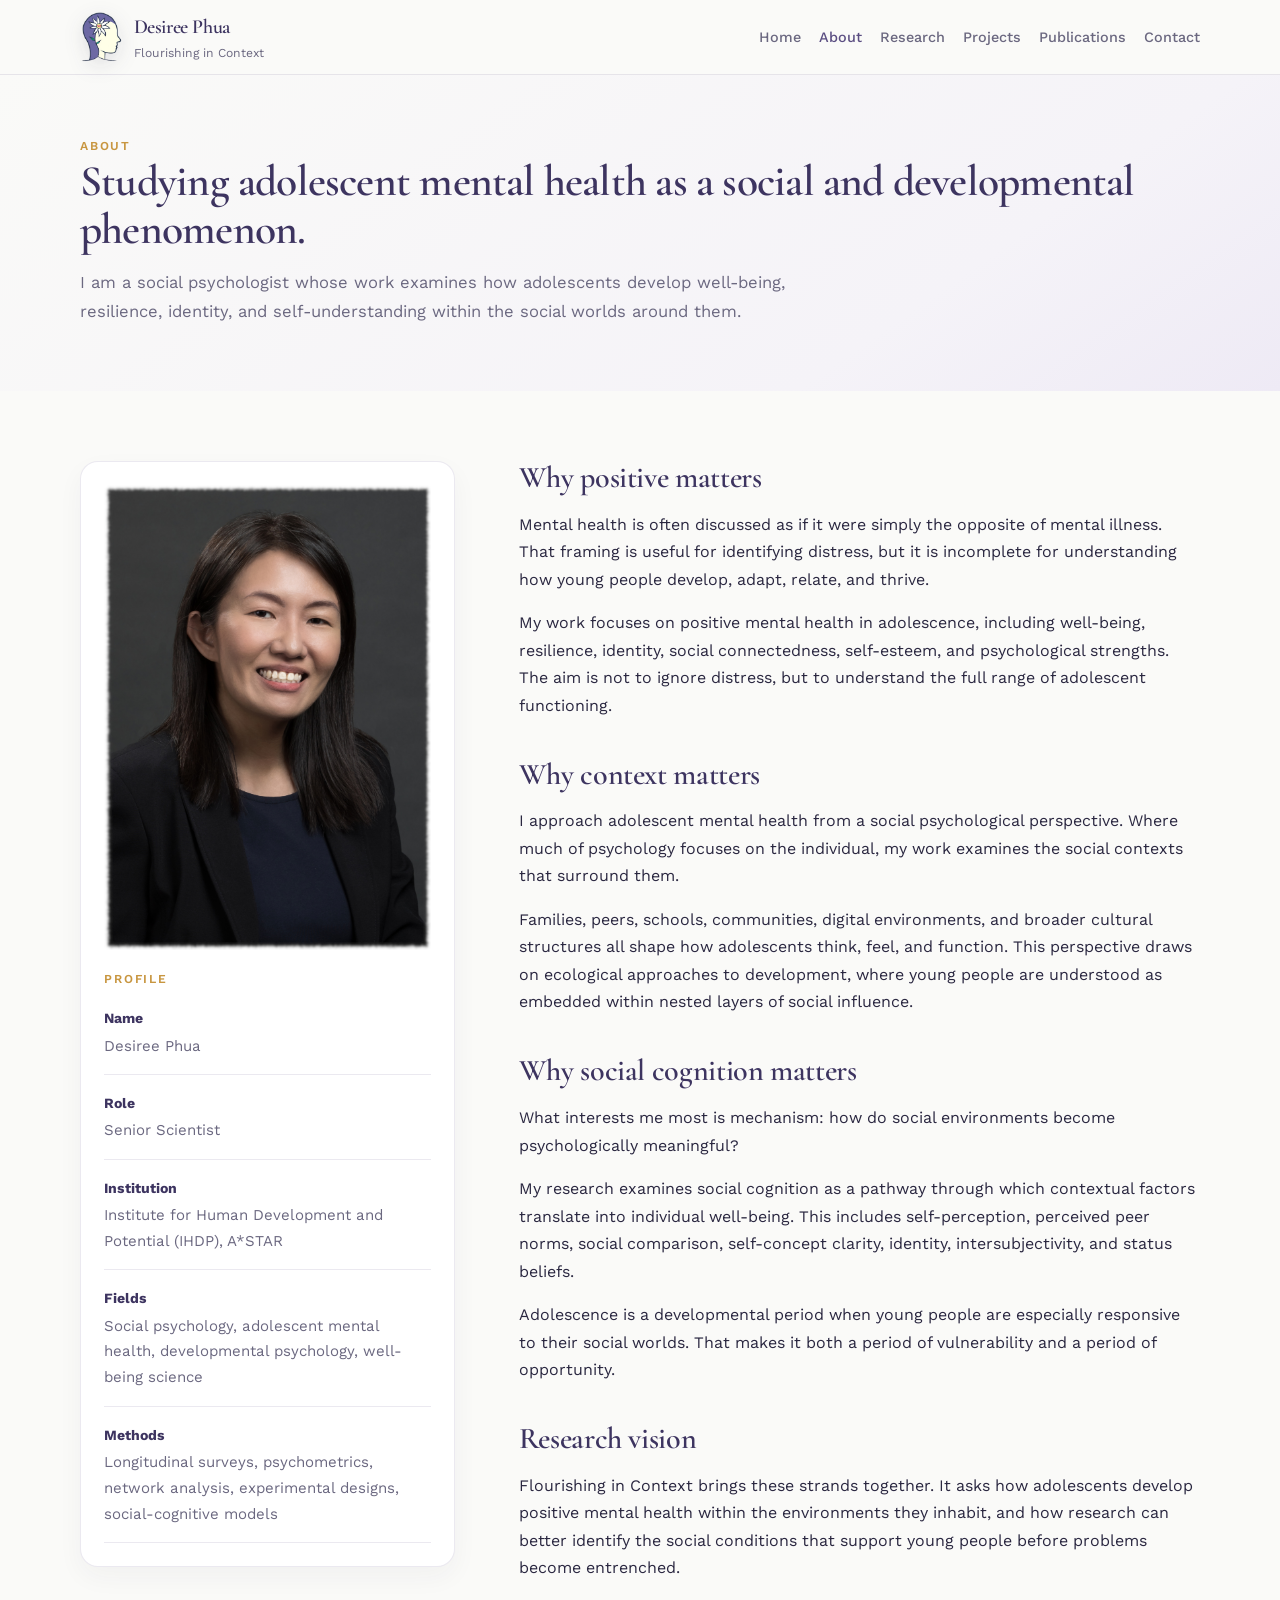
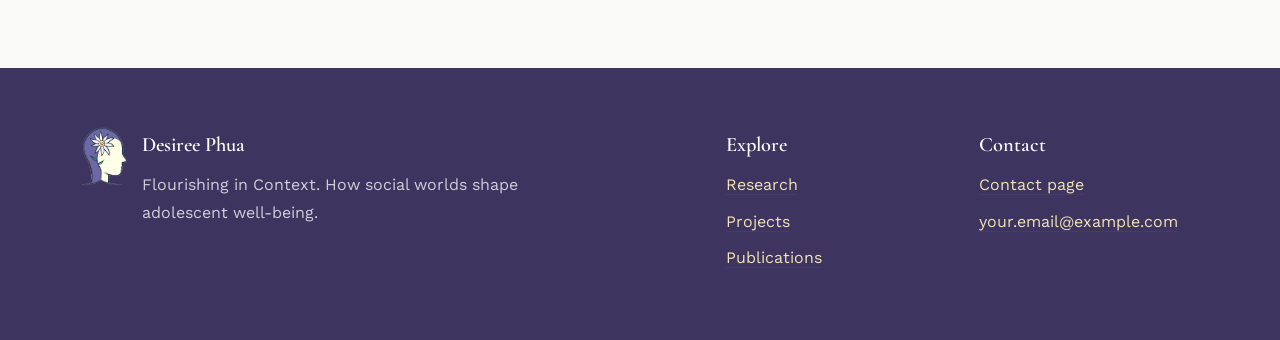
==== about.html @ 18747a11 "Update about.html" ====
<!doctype html>
<html lang="en">
<head>
  <meta charset="utf-8">
  <meta name="viewport" content="width=device-width, initial-scale=1">
  <title>About | Desiree Phua</title>
  <meta name="description" content="About Desiree Phua, a social psychologist studying adolescent positive mental health in social context.">
  <meta property="og:title" content="About | Desiree Phua">
  <meta property="og:description" content="About Desiree Phua, a social psychologist studying adolescent positive mental health in social context.">
  <meta property="og:type" content="website">
  <link rel="preconnect" href="https://fonts.googleapis.com">
  <link rel="preconnect" href="https://fonts.gstatic.com" crossorigin>
  <link href="https://fonts.googleapis.com/css2?family=Cormorant+Garamond:ital,wght@0,400;0,500;0,600;0,700;1,400&family=Work+Sans:wght@300;400;500;600;700&display=swap" rel="stylesheet">
  <link rel="stylesheet" href="assets/css/styles.css">
  <link rel="icon" type="image/png" sizes="32x32" href="assets/img/favicon-32.png">
  <link rel="apple-touch-icon" href="assets/img/apple-touch-icon.png">
  <meta name="theme-color" content="#5B4E82">
</head><body>
<a class="skip-link" href="#main">Skip to content</a>
<header class="header">
  <div class="container navbar">
    <a class="brand" href="index.html" aria-label="Desiree Phua home">
      <img class="brand-logo" src="assets/img/pomad-logo.png" alt="" aria-hidden="true">
      <span>
        <span class="brand-name">Desiree Phua</span>
        <span class="brand-subtitle">Flourishing in Context</span>
      </span>
    </a>
    <button class="nav-toggle" data-nav-toggle aria-expanded="false" aria-controls="site-nav">Menu</button>
    <nav class="nav-links" id="site-nav" data-nav-links aria-label="Main navigation">
      <a href="index.html">Home</a><a href="about.html" aria-current="page">About</a><a href="research.html">Research</a><a href="projects.html">Projects</a><a href="publications.html">Publications</a><a href="contact.html">Contact</a>
    </nav>
  </div>
</header>
<main id="main">
  <section class="page-hero">
    <div class="container">
      <div class="small-caps">About</div>
      <h1>Studying adolescent mental health as a social and developmental phenomenon.</h1>
      <p>I am a social psychologist whose work examines how adolescents develop well-being, resilience, identity, and self-understanding within the social worlds around them.</p>
    </div>
  </section>

  <section class="section">
    <div class="container two-col">
      <aside class="card">
        <div class="profile-photo"><img src="corporate.jpg"></div>
        <div style="height:1.2rem"></div>
        <div class="small-caps">Profile</div>
        <div class="meta-list" style="margin-top:1rem">
          <div class="meta-item"><strong>Name</strong><span>Desiree Phua</span></div>
          <div class="meta-item"><strong>Role</strong><span>Senior Scientist</span></div>
          <div class="meta-item"><strong>Institution</strong><span>Institute for Human Development and Potential (IHDP), A*STAR</span></div>
          <div class="meta-item"><strong>Fields</strong><span>Social psychology, adolescent mental health, developmental psychology, well-being science</span></div>
          <div class="meta-item"><strong>Methods</strong><span>Longitudinal surveys, psychometrics, network analysis, experimental designs, social-cognitive models</span></div>
        </div>
      </aside>
      <div class="content-narrow">
        <h2>Why positive matters</h2>
        <p>Mental health is often discussed as if it were simply the opposite of mental illness. That framing is useful for identifying distress, but it is incomplete for understanding how young people develop, adapt, relate, and thrive.</p>
        <p>My work focuses on positive mental health in adolescence, including well-being, resilience, identity, social connectedness, self-esteem, and psychological strengths. The aim is not to ignore distress, but to understand the full range of adolescent functioning.</p>

        <h2>Why context matters</h2>
        <p>I approach adolescent mental health from a social psychological perspective. Where much of psychology focuses on the individual, my work examines the social contexts that surround them.</p>
        <p>Families, peers, schools, communities, digital environments, and broader cultural structures all shape how adolescents think, feel, and function. This perspective draws on ecological approaches to development, where young people are understood as embedded within nested layers of social influence.</p>

        <h2>Why social cognition matters</h2>
        <p>What interests me most is mechanism: how do social environments become psychologically meaningful?</p>
        <p>My research examines social cognition as a pathway through which contextual factors translate into individual well-being. This includes self-perception, perceived peer norms, social comparison, self-concept clarity, identity, intersubjectivity, and status beliefs.</p>
        <p>Adolescence is a developmental period when young people are especially responsive to their social worlds. That makes it both a period of vulnerability and a period of opportunity.</p>

        <h2>Research vision</h2>
        <p>Flourishing in Context brings these strands together. It asks how adolescents develop positive mental health within the environments they inhabit, and how research can better identify the social conditions that support young people before problems become entrenched.</p>
      </div>
    </div>
  </section>
</main>
<footer class="footer">
  <div class="container footer-grid">
    <div>
      <div class="footer-brand">
        <img class="footer-logo" src="assets/img/pomad-logo.png" alt="" aria-hidden="true">
        <div>
          <div class="footer-title">Desiree Phua</div>
          <p>Flourishing in Context. How social worlds shape adolescent well-being.</p>
        </div>
      </div>
    </div>
    <div>
      <div class="footer-title">Explore</div>
      <ul>
        <li><a href="research.html">Research</a></li>
        <li><a href="projects.html">Projects</a></li>
        <li><a href="publications.html">Publications</a></li>
      </ul>
    </div>
    <div>
      <div class="footer-title">Contact</div>
      <ul>
        <li><a href="contact.html">Contact page</a></li>
        <li><a href="mailto:your.email@example.com">your.email@example.com</a></li>
      </ul>
    </div>
  </div>
</footer>
<script src="assets/js/main.js"></script>
</body>
</html>
---- assets/css/styles.css ----
:root {
  --ink: #2a2740;
  --ink-deep: #3d3460;
  --muted: #6b6880;
  --line: rgba(91, 78, 130, 0.12);
  --paper: #fafaf8;
  --paper-soft: #f5f3f8;
  --white: #ffffff;
  --purple: #5b4e82;
  --purple-soft: #eeeaf5;
  --lavender: #7a6fa5;
  --green: #4a7c5e;
  --green-soft: #e2ede6;
  --gold: #c89640;
  --gold-soft: #f2e2b5;
  --coral: #c85f7b;
  --shadow: 0 18px 44px rgba(42, 39, 64, 0.08);
  --radius-lg: 28px;
  --radius-md: 18px;
  --radius-sm: 10px;
  --max: 1120px;
  --font-display: "Cormorant Garamond", Georgia, serif;
  --font-body: "Work Sans", ui-sans-serif, system-ui, -apple-system, BlinkMacSystemFont, "Segoe UI", sans-serif;
}

* { box-sizing: border-box; }
html { scroll-behavior: smooth; }
body {
  margin: 0;
  color: var(--ink);
  background: var(--paper);
  font-family: var(--font-body);
  font-size: 16px;
  line-height: 1.72;
  text-rendering: optimizeLegibility;
  -webkit-font-smoothing: antialiased;
}
body.nav-open { overflow: hidden; }
a {
  color: var(--purple);
  text-decoration-color: rgba(91, 78, 130, 0.32);
  text-decoration-thickness: 1px;
  text-underline-offset: 4px;
}
a:hover { color: var(--gold); text-decoration-color: var(--gold); }
img { max-width: 100%; display: block; }
p { margin: 0 0 1rem; }
ul { margin: 0; padding-left: 1.15rem; }
li { margin-bottom: 0.55rem; }
h1, h2, h3, h4 {
  margin: 0;
  font-family: var(--font-display);
  color: var(--ink-deep);
  line-height: 1.12;
  font-weight: 600;
}
h1 { font-size: clamp(1.95rem, 3.4vw, 3rem); letter-spacing: -0.018em; }
h2 { font-size: clamp(1.5rem, 2.35vw, 2.15rem); letter-spacing: -0.012em; }
h3 { font-size: clamp(1.12rem, 1.55vw, 1.35rem); letter-spacing: -0.006em; }
.container { width: min(100% - 2rem, var(--max)); margin-inline: auto; }
.skip-link {
  position: absolute;
  left: 1rem;
  top: -100px;
  background: var(--ink-deep);
  color: var(--white);
  padding: 0.75rem 1rem;
  border-radius: 999px;
  z-index: 1000;
}
.skip-link:focus { top: 1rem; }
.small-caps {
  color: var(--gold);
  font-size: 0.76rem;
  font-weight: 600;
  letter-spacing: 0.15em;
  text-transform: uppercase;
}
.lead, .section-intro {
  color: var(--muted);
  font-size: clamp(1rem, 1.15vw, 1.1rem);
  line-height: 1.78;
}
.content-narrow { max-width: 760px; }
.content-narrow h2 { margin-top: 2.4rem; margin-bottom: 1rem; }
.content-narrow h2:first-child { margin-top: 0; }

.header {
  position: sticky;
  top: 0;
  z-index: 50;
  background: rgba(250, 250, 248, 0.92);
  backdrop-filter: blur(14px);
  border-bottom: 1px solid var(--line);
}
.navbar {
  min-height: 74px;
  display: flex;
  align-items: center;
  justify-content: space-between;
  gap: 1.25rem;
}
.brand {
  display: inline-flex;
  align-items: center;
  gap: 0.72rem;
  text-decoration: none;
  color: var(--ink-deep);
}
.brand-logo {
  width: 42px;
  height: 50px;
  object-fit: contain;
  filter: drop-shadow(0 6px 10px rgba(42, 39, 64, 0.12));
  flex: 0 0 auto;
}
.brand-name {
  display: block;
  font-family: var(--font-display);
  font-size: 1.25rem;
  font-weight: 600;
  letter-spacing: -0.02em;
}
.brand-subtitle {
  display: block;
  color: var(--muted);
  font-size: 0.76rem;
  margin-top: -2px;
}
.nav-links {
  display: flex;
  align-items: center;
  gap: 1.12rem;
  font-size: 0.9rem;
}
.nav-links a {
  color: var(--muted);
  text-decoration: none;
  font-weight: 500;
}
.nav-links a[aria-current="page"], .nav-links a:hover { color: var(--purple); }
.nav-toggle {
  display: none;
  border: 1px solid var(--line);
  background: var(--white);
  border-radius: 999px;
  padding: 0.55rem 0.85rem;
  color: var(--purple);
  font-weight: 600;
}

.hero {
  position: relative;
  overflow: hidden;
  padding: 5.2rem 0 4.35rem;
  background: linear-gradient(145deg, var(--paper) 0%, var(--paper-soft) 56%, var(--purple-soft) 100%);
}
.hero::before {
  content: "";
  position: absolute;
  right: -18vw;
  top: -24vw;
  width: 56vw;
  height: 56vw;
  min-width: 520px;
  min-height: 520px;
  background: radial-gradient(circle, rgba(122, 111, 165, 0.28), rgba(238, 234, 245, 0.24) 52%, rgba(250, 250, 248, 0) 74%);
  z-index: 0;
}
.hero-grid {
  position: relative;
  z-index: 1;
  display: grid;
  grid-template-columns: minmax(0, 1.05fr) minmax(340px, 0.72fr);
  gap: 4rem;
  align-items: center;
}
.hero-copy .lead { max-width: 680px; margin: 1.25rem 0 0; }
.hero-actions { display: flex; flex-wrap: wrap; gap: 0.85rem; margin-top: 2rem; }
.button {
  display: inline-flex;
  align-items: center;
  justify-content: center;
  min-height: 46px;
  padding: 0.72rem 1.12rem;
  border-radius: 999px;
  border: 1px solid var(--purple);
  background: var(--purple);
  color: var(--white);
  font-weight: 600;
  text-decoration: none;
  box-shadow: 0 10px 22px rgba(91, 78, 130, 0.16);
}
.button:hover { color: var(--white); background: var(--ink-deep); }
.button.secondary { background: rgba(255,255,255,0.72); color: var(--purple); box-shadow: none; }
.button.secondary:hover { color: var(--white); background: var(--purple); }
.hero-identity {
  margin-top: 2.2rem;
  padding-top: 1.35rem;
  border-top: 1px solid var(--line);
  color: var(--muted);
  max-width: 620px;
}
.hero-name {
  font-family: var(--font-display);
  font-size: 1.48rem;
  color: var(--ink-deep);
  font-weight: 600;
  margin-bottom: 0.1rem;
}
.hero-panel {
  background: rgba(255,255,255,0.78);
  border: 1px solid var(--line);
  border-radius: var(--radius-lg);
  padding: 1.6rem;
  box-shadow: var(--shadow);
}
.panel-brand {
  display: flex;
  align-items: center;
  gap: 0.88rem;
  margin-bottom: 1.25rem;
  padding-bottom: 1.1rem;
  border-bottom: 1px solid var(--line);
}
.panel-brand img { width: 62px; height: auto; }
.panel-brand-title {
  font-family: var(--font-display);
  color: var(--ink-deep);
  font-size: 1.42rem;
  font-weight: 600;
  line-height: 1.05;
}
.panel-brand-subtitle { display: block; color: var(--muted); font-size: 0.76rem; margin-top: 0.18rem; }
.panel-caption { color: var(--muted); font-size: 0.9rem; margin: 1rem 0 0; }
.ecology-map {
  position: relative;
  min-height: 365px;
  border-radius: 24px;
  background:
    radial-gradient(circle at 50% 50%, rgba(200, 150, 64, 0.22) 0 11%, transparent 11.5%),
    radial-gradient(circle at 50% 50%, rgba(74, 124, 94, 0.18) 0 31%, transparent 31.5%),
    radial-gradient(circle at 50% 50%, rgba(122, 111, 165, 0.16) 0 54%, transparent 54.5%),
    radial-gradient(circle at 50% 50%, rgba(91, 78, 130, 0.10) 0 76%, transparent 76.5%);
  border: 1px solid rgba(91, 78, 130, 0.10);
  overflow: hidden;
}
.ecology-node {
  position: absolute;
  transform: translate(-50%, -50%);
  padding: 0.42rem 0.68rem;
  border-radius: 999px;
  background: rgba(255,255,255,0.92);
  border: 1px solid var(--line);
  color: var(--ink-deep);
  font-size: 0.78rem;
  font-weight: 600;
  box-shadow: 0 8px 22px rgba(42, 39, 64, 0.08);
  white-space: nowrap;
}
.ecology-node.center { left: 50%; top: 50%; background: var(--ink-deep); color: var(--white); border-color: var(--ink-deep); }
.ecology-node.self { left: 50%; top: 31%; }
.ecology-node.family { left: 31%; top: 45%; }
.ecology-node.peers { left: 69%; top: 45%; }
.ecology-node.school { left: 50%; top: 68%; }
.ecology-node.digital { left: 26%; top: 75%; }
.ecology-node.ai { left: 74%; top: 27%; background: var(--gold-soft); color: var(--ink-deep); }
.ecology-node.culture { left: 76%; top: 75%; }
.ecology-node.society { left: 50%; top: 12%; }
.ecology-node.mechanism { left: 50%; top: 86%; background: var(--green-soft); color: var(--green); }

.section { padding: 4.4rem 0; }
.section.compact { padding: 3.2rem 0; }
.section.featured { background: var(--paper-soft); }
.page-hero {
  padding: 3.8rem 0 3rem;
  background: linear-gradient(145deg, var(--paper) 0%, var(--paper-soft) 72%, var(--purple-soft) 100%);
}
.page-hero p { max-width: 720px; color: var(--muted); font-size: 1.04rem; margin-top: 0.95rem; }
.two-col {
  display: grid;
  grid-template-columns: minmax(220px, 0.55fr) minmax(0, 1fr);
  gap: 4rem;
  align-items: start;
}
.quote-band {
  background: var(--ink-deep);
  color: rgba(255,255,255,0.84);
}
.quote {
  margin: 0;
  font-family: var(--font-display);
  font-size: clamp(1.55rem, 3vw, 2.55rem);
  line-height: 1.22;
  color: var(--white);
  max-width: 980px;
}
.card-grid {
  display: grid;
  grid-template-columns: repeat(3, minmax(0, 1fr));
  gap: 1.25rem;
}
.card-grid.two { grid-template-columns: repeat(2, minmax(0, 1fr)); }
.card {
  background: var(--white);
  border: 1px solid var(--line);
  border-radius: var(--radius-md);
  padding: 1.45rem;
  box-shadow: 0 10px 26px rgba(42,39,64,0.045);
}
.card h3 { margin: 0.5rem 0 0.7rem; }
.card p:last-child { margin-bottom: 0; }
.card:hover { box-shadow: var(--shadow); }
.tag {
  display: inline-flex;
  width: fit-content;
  border-radius: 999px;
  padding: 0.28rem 0.56rem;
  background: var(--purple-soft);
  color: var(--purple);
  font-size: 0.74rem;
  font-weight: 600;
  letter-spacing: 0.02em;
}
.callout {
  background: var(--white);
  border: 1px solid var(--line);
  border-radius: var(--radius-lg);
  padding: 1.75rem;
  box-shadow: var(--shadow);
}
.meta-list { display: grid; gap: 1rem; }
.meta-item { padding-bottom: 0.9rem; border-bottom: 1px solid var(--line); }
.meta-item strong { display: block; color: var(--ink-deep); font-size: 0.88rem; }
.meta-item span { display: block; color: var(--muted); font-size: 0.94rem; margin-top: 0.2rem; }
.profile-photo {
  min-height: 310px;
  border-radius: var(--radius-md);
  background: linear-gradient(145deg, var(--purple-soft), var(--green-soft));
  display: grid;
  place-items: center;
  color: var(--lavender);
  font-weight: 600;
  text-align: center;
}
.pub-list { display: grid; gap: 1.1rem; }
.pub {
  background: var(--white);
  border: 1px solid var(--line);
  border-radius: var(--radius-md);
  padding: 1.35rem;
}
.pub h3 { margin: 0.48rem 0 0.4rem; }
.citation { color: var(--muted); font-size: 0.94rem; }
.links { display: flex; flex-wrap: wrap; gap: 0.9rem; font-weight: 600; font-size: 0.9rem; }
.link-list { list-style: none; padding: 0; margin: 0; }
.link-list li { margin-bottom: 0.7rem; }
.footer {
  background: var(--ink-deep);
  color: rgba(255,255,255,0.76);
  padding: 3.7rem 0;
}
.footer-grid {
  display: grid;
  grid-template-columns: minmax(0, 1.25fr) minmax(160px, 0.45fr) minmax(160px, 0.45fr);
  gap: 2rem;
  align-items: start;
}
.footer a { color: var(--gold-soft); }
.footer a:hover { color: var(--white); }
.footer ul { list-style: none; padding: 0; margin: 0; }
.footer-title {
  font-family: var(--font-display);
  color: var(--white);
  font-size: 1.28rem;
  font-weight: 600;
  margin-bottom: 0.55rem;
}
.footer-brand { display: flex; gap: 0.9rem; align-items: flex-start; max-width: 500px; }
.footer-logo { width: 48px; height: auto; flex: 0 0 auto; }
.footer p { margin-bottom: 0; }

@media (max-width: 920px) {
  .hero-grid, .two-col { grid-template-columns: 1fr; gap: 2.5rem; }
  .hero-panel { max-width: 520px; }
  .card-grid, .card-grid.two { grid-template-columns: 1fr; }
  .footer-grid { grid-template-columns: 1fr; }
}
@media (max-width: 720px) {
  .navbar { min-height: 68px; }
  .brand-logo { width: 36px; height: 44px; }
  .brand-subtitle { display: none; }
  .nav-toggle { display: inline-flex; }
  .nav-links {
    display: none;
    position: fixed;
    top: 68px;
    left: 0;
    right: 0;
    padding: 1.2rem 1rem 1.6rem;
    background: var(--paper);
    border-bottom: 1px solid var(--line);
    flex-direction: column;
    align-items: flex-start;
    gap: 1rem;
  }
  body.nav-open .nav-links { display: flex; }
  .hero { padding: 4.2rem 0 3.4rem; }
  .section { padding: 3.7rem 0; }
  .page-hero { padding: 4rem 0 3rem; }
  .panel-brand { align-items: flex-start; }
  .panel-brand img { width: 52px; }
  .ecology-map { min-height: 320px; }
  .ecology-node { font-size: 0.7rem; padding: 0.34rem 0.52rem; }
}
@media (prefers-reduced-motion: reduce) {
  html { scroll-behavior: auto; }
}

.concept-lockup {
  margin: 0.85rem 0 1.15rem;
}
.concept-title {
  font-family: var(--font-display);
  color: var(--ink-deep);
  font-size: clamp(1.65rem, 3vw, 2.45rem);
  font-weight: 600;
  line-height: 1.05;
  letter-spacing: -0.025em;
}
.concept-tagline {
  color: var(--green);
  font-size: clamp(0.98rem, 1.35vw, 1.12rem);
  font-weight: 500;
  margin-top: 0.35rem;
}


/* Publications page */
.pub-toolbar {
  display: flex;
  justify-content: space-between;
  gap: 2rem;
  align-items: flex-start;
}
.profile-links {
  list-style: none;
  padding: 0;
  margin: 0;
  display: flex;
  flex-wrap: wrap;
  gap: 0.7rem;
  justify-content: flex-end;
}
.profile-links li { margin: 0; }
.profile-links a {
  display: inline-flex;
  border: 1px solid var(--line);
  border-radius: 999px;
  padding: 0.48rem 0.78rem;
  background: rgba(255,255,255,0.72);
  text-decoration: none;
  font-weight: 600;
  font-size: 0.88rem;
}
.section-heading-row {
  display: grid;
  grid-template-columns: minmax(0, 0.85fr) minmax(260px, 0.7fr);
  gap: 2rem;
  align-items: end;
  margin-bottom: 2rem;
}
.section-heading-row .section-intro { margin: 0; }
.selected-pub-grid {
  display: grid;
  grid-template-columns: repeat(2, minmax(0, 1fr));
  gap: 1.25rem;
}
.selected-pub-card {
  background: var(--white);
  border: 1px solid var(--line);
  border-radius: var(--radius-md);
  padding: 1.45rem;
  box-shadow: 0 10px 26px rgba(42,39,64,0.045);
}
.selected-pub-card h3 { margin: 0.55rem 0 0.42rem; }
.selected-pub-card p:last-child { margin-bottom: 0; }
.selected-pub-card:hover { box-shadow: var(--shadow); }
.publication-list-compact {
  display: grid;
  gap: 2.1rem;
  max-width: 980px;
}
.pub-year-group {
  display: grid;
  grid-template-columns: 110px minmax(0, 1fr);
  gap: 1.4rem;
  padding-top: 1.35rem;
  border-top: 1px solid var(--line);
}
.pub-year-group h3 {
  color: var(--gold);
  font-family: var(--font-body);
  font-size: 0.92rem;
  letter-spacing: 0.08em;
  text-transform: uppercase;
}
.pub-year-group ol {
  margin: 0;
  padding-left: 1.15rem;
}
.pub-year-group li {
  margin-bottom: 0.95rem;
  color: var(--muted);
}
.pub-authors { color: var(--ink); }
.pub-title-inline { color: var(--ink-deep); font-weight: 600; }
.pub-venue { font-style: italic; }
@media (max-width: 720px) {
  .pub-toolbar, .section-heading-row { display: block; }
  .profile-links { justify-content: flex-start; margin-top: 1.2rem; }
  .selected-pub-grid { grid-template-columns: 1fr; }
  .pub-year-group { grid-template-columns: 1fr; gap: 0.7rem; }
}
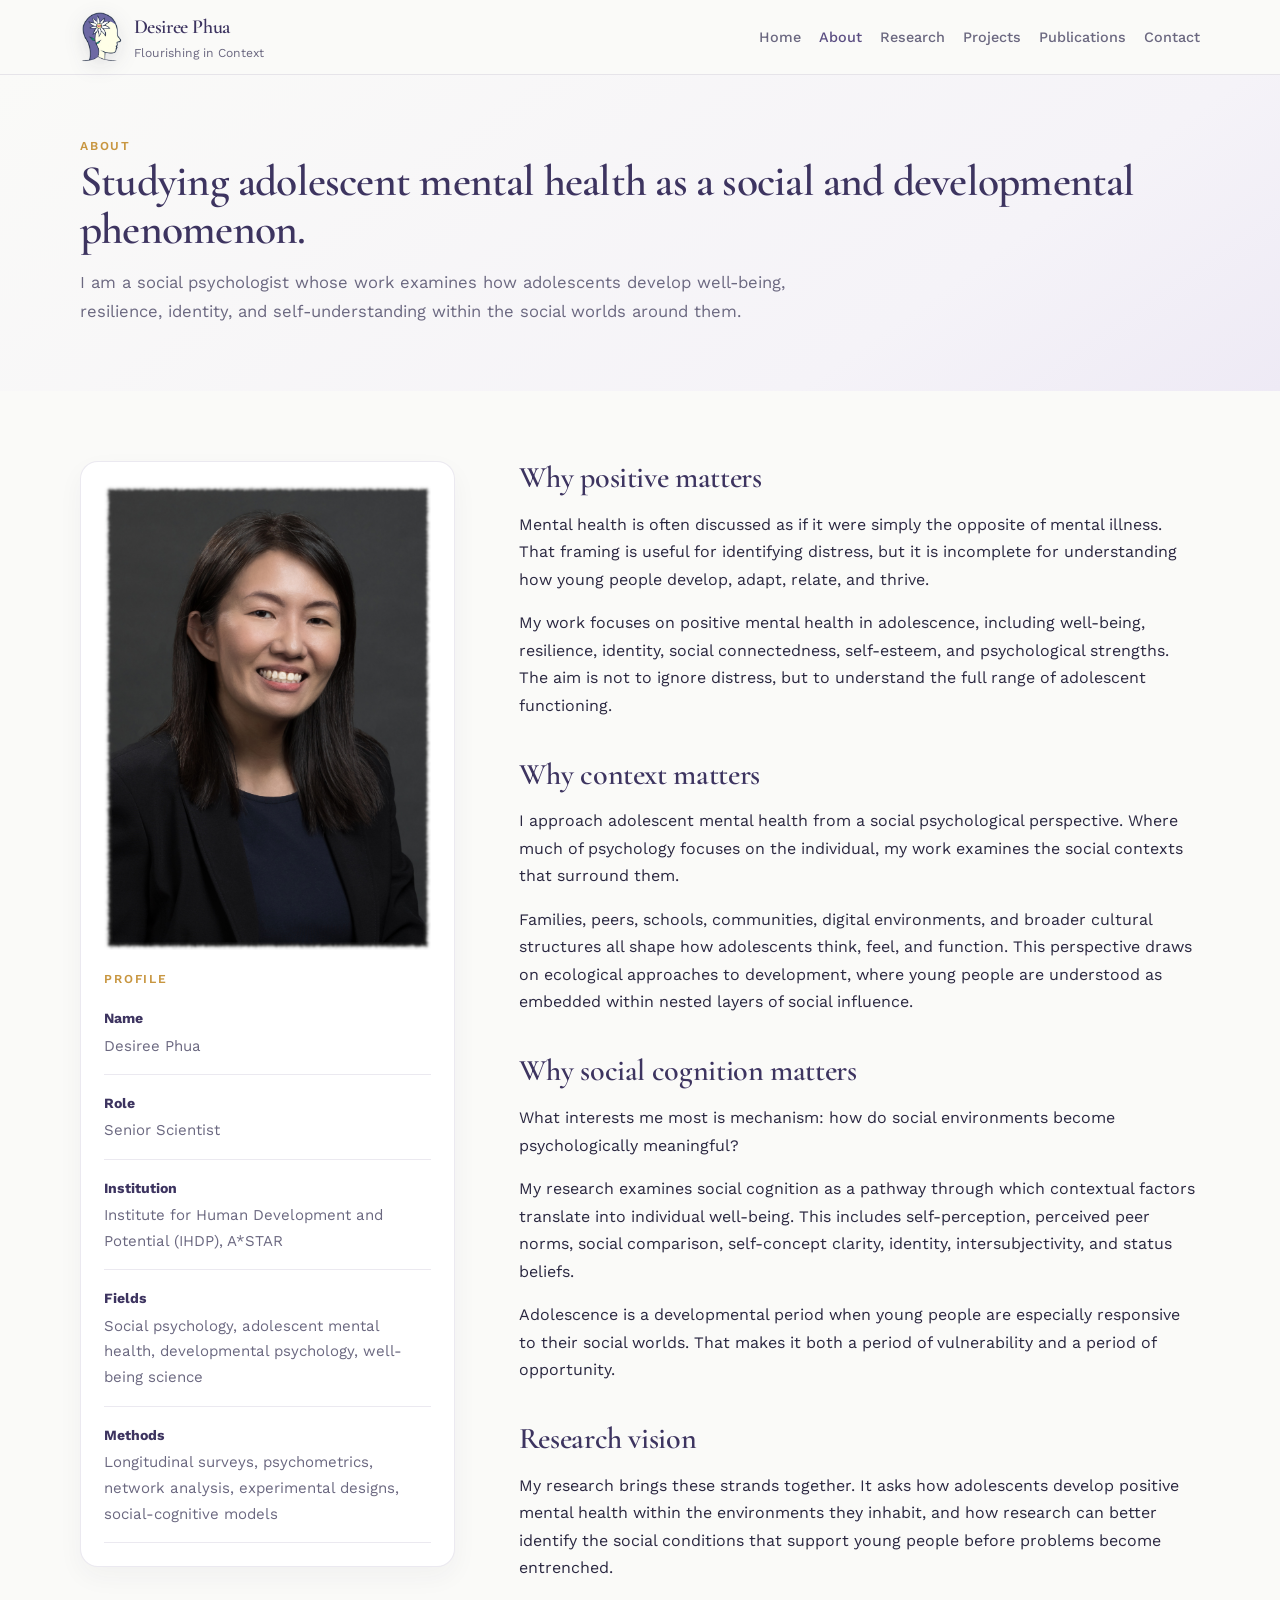
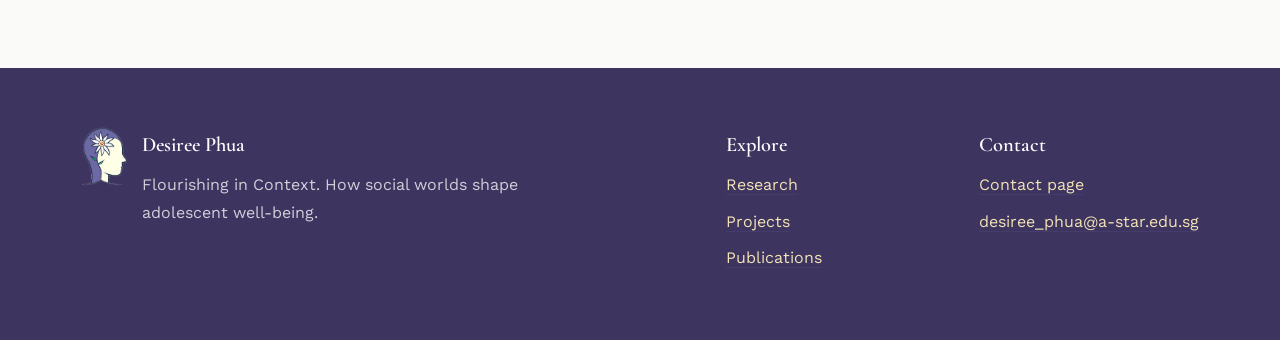
==== commit 30ed05a8: "Update about.html" ====
--- a/about.html
+++ b/about.html
@@ -70,7 +70,7 @@
         <p>Adolescence is a developmental period when young people are especially responsive to their social worlds. That makes it both a period of vulnerability and a period of opportunity.</p>
 
         <h2>Research vision</h2>
-        <p>Flourishing in Context brings these strands together. It asks how adolescents develop positive mental health within the environments they inhabit, and how research can better identify the social conditions that support young people before problems become entrenched.</p>
+        <p>My research brings these strands together. It asks how adolescents develop positive mental health within the environments they inhabit, and how research can better identify the social conditions that support young people before problems become entrenched.</p>
       </div>
     </div>
   </section>
@@ -98,7 +98,7 @@
       <div class="footer-title">Contact</div>
       <ul>
         <li><a href="contact.html">Contact page</a></li>
-        <li><a href="mailto:your.email@example.com">your.email@example.com</a></li>
+        <li><a href="mailto:desiree_phua@a-star.edu.sg">desiree_phua@a-star.edu.sg</a></li>
       </ul>
     </div>
   </div>
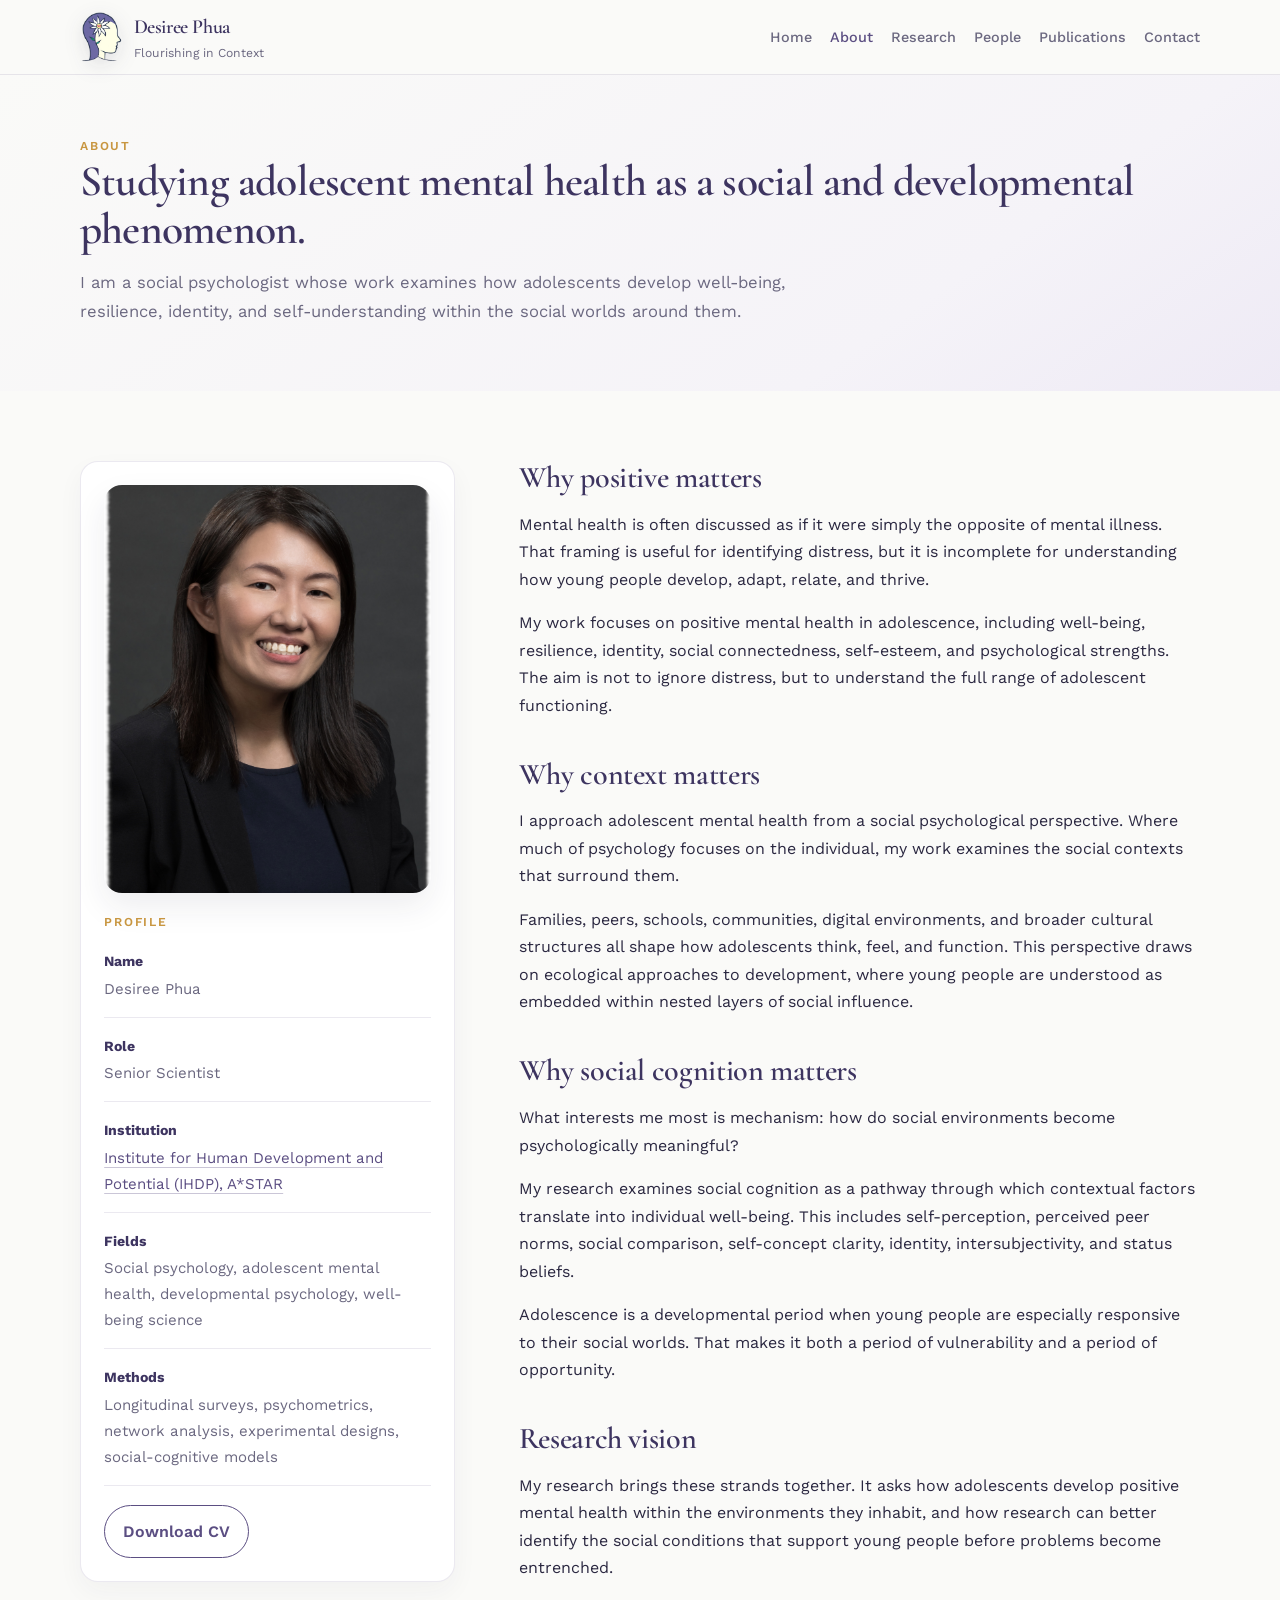
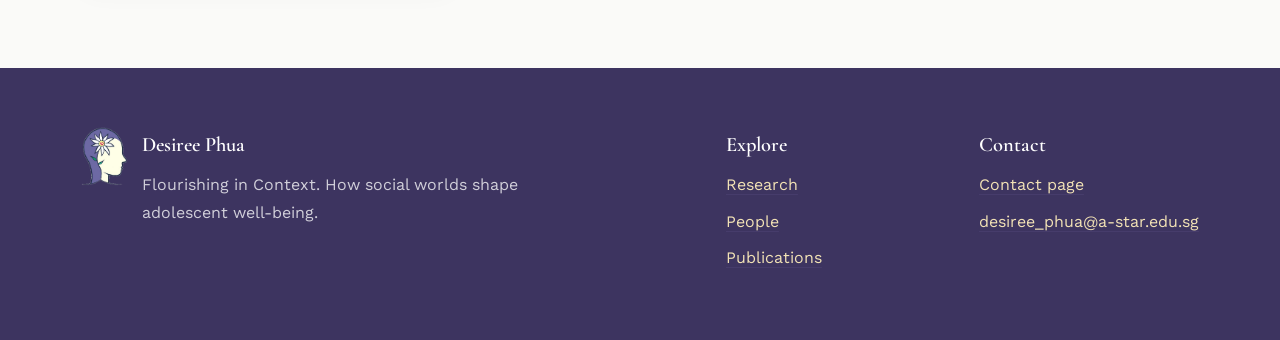
==== commit 48c77188: "Add files via upload" ====
--- a/about.html
+++ b/about.html
@@ -28,7 +28,7 @@
     </a>
     <button class="nav-toggle" data-nav-toggle aria-expanded="false" aria-controls="site-nav">Menu</button>
     <nav class="nav-links" id="site-nav" data-nav-links aria-label="Main navigation">
-      <a href="index.html">Home</a><a href="about.html" aria-current="page">About</a><a href="research.html">Research</a><a href="projects.html">Projects</a><a href="publications.html">Publications</a><a href="contact.html">Contact</a>
+      <a href="index.html">Home</a><a href="about.html" aria-current="page">About</a><a href="research.html">Research</a><a href="people.html">People</a><a href="publications.html">Publications</a><a href="contact.html">Contact</a>
     </nav>
   </div>
 </header>
@@ -44,15 +44,18 @@
   <section class="section">
     <div class="container two-col">
       <aside class="card">
-        <div class="profile-photo"><img src="corporate.jpg"></div>
+        <img src="corporate.jpg" alt="Desiree Phua" class="profile-photo">
         <div style="height:1.2rem"></div>
         <div class="small-caps">Profile</div>
         <div class="meta-list" style="margin-top:1rem">
           <div class="meta-item"><strong>Name</strong><span>Desiree Phua</span></div>
           <div class="meta-item"><strong>Role</strong><span>Senior Scientist</span></div>
-          <div class="meta-item"><strong>Institution</strong><span>Institute for Human Development and Potential (IHDP), A*STAR</span></div>
+          <div class="meta-item"><strong>Institution</strong><span><a href="https://www.a-star.edu.sg/ihdp" target="_blank" rel="noopener">Institute for Human Development and Potential (IHDP), A*STAR</a></span></div>
           <div class="meta-item"><strong>Fields</strong><span>Social psychology, adolescent mental health, developmental psychology, well-being science</span></div>
           <div class="meta-item"><strong>Methods</strong><span>Longitudinal surveys, psychometrics, network analysis, experimental designs, social-cognitive models</span></div>
+        </div>
+        <div style="margin-top:1.2rem">
+          <a class="button secondary" href="cv.pdf">Download CV</a>
         </div>
       </aside>
       <div class="content-narrow">
@@ -90,7 +93,7 @@
       <div class="footer-title">Explore</div>
       <ul>
         <li><a href="research.html">Research</a></li>
-        <li><a href="projects.html">Projects</a></li>
+        <li><a href="people.html">People</a></li>
         <li><a href="publications.html">Publications</a></li>
       </ul>
     </div>
--- a/assets/css/styles.css
+++ b/assets/css/styles.css
@@ -334,14 +334,12 @@
 .meta-item strong { display: block; color: var(--ink-deep); font-size: 0.88rem; }
 .meta-item span { display: block; color: var(--muted); font-size: 0.94rem; margin-top: 0.2rem; }
 .profile-photo {
-  min-height: 310px;
+  width: 100%;
+  aspect-ratio: 4 / 5;
+  object-fit: cover;
+  object-position: center;
   border-radius: var(--radius-md);
-  background: linear-gradient(145deg, var(--purple-soft), var(--green-soft));
-  display: grid;
-  place-items: center;
-  color: var(--lavender);
-  font-weight: 600;
-  text-align: center;
+  box-shadow: 0 14px 32px rgba(42, 39, 64, 0.08);
 }
 .pub-list { display: grid; gap: 1.1rem; }
 .pub {
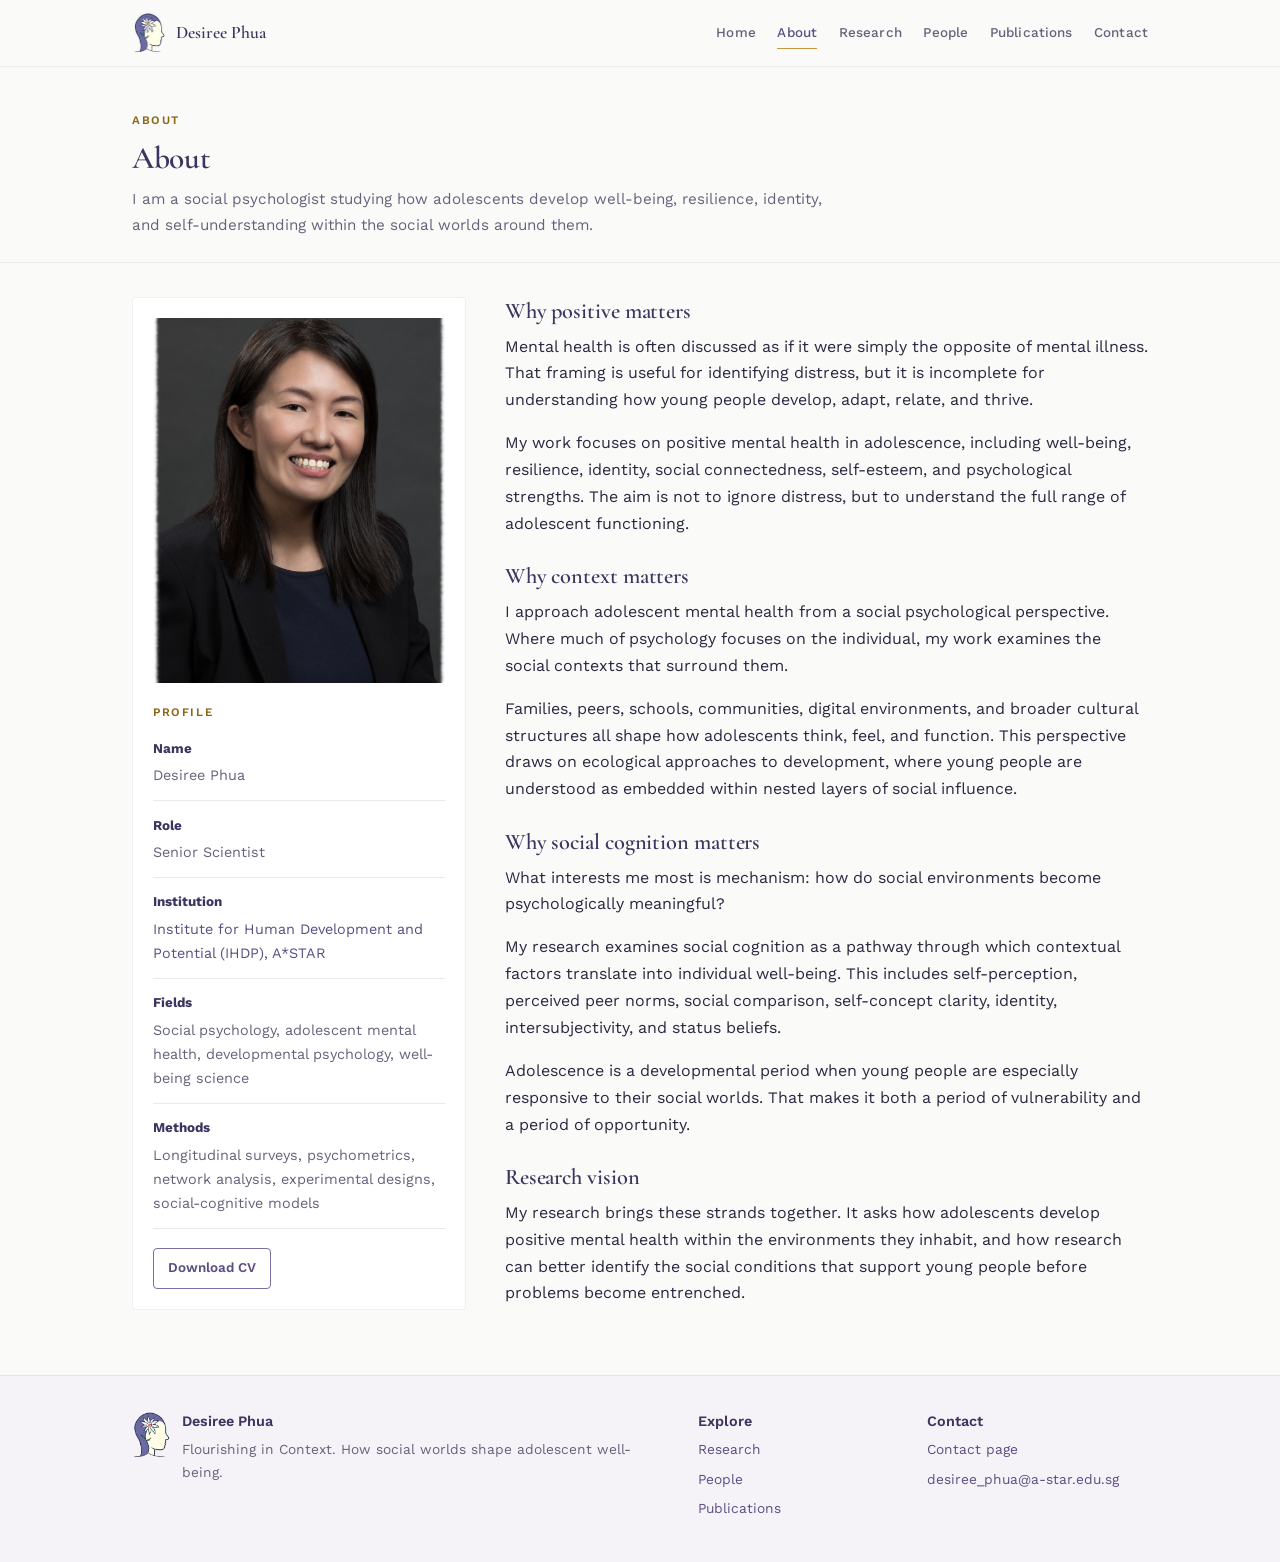
==== commit a34a7270: "Add files via upload" ====
--- a/about.html
+++ b/about.html
@@ -36,8 +36,8 @@
   <section class="page-hero">
     <div class="container">
       <div class="small-caps">About</div>
-      <h1>Studying adolescent mental health as a social and developmental phenomenon.</h1>
-      <p>I am a social psychologist whose work examines how adolescents develop well-being, resilience, identity, and self-understanding within the social worlds around them.</p>
+      <h1>About</h1>
+      <p>I am a social psychologist studying how adolescents develop well-being, resilience, identity, and self-understanding within the social worlds around them.</p>
     </div>
   </section>
 
--- a/assets/css/styles.css
+++ b/assets/css/styles.css
@@ -1,440 +1,385 @@
 :root {
-  --ink: #2a2740;
-  --ink-deep: #3d3460;
-  --muted: #6b6880;
-  --line: rgba(91, 78, 130, 0.12);
-  --paper: #fafaf8;
-  --paper-soft: #f5f3f8;
-  --white: #ffffff;
-  --purple: #5b4e82;
-  --purple-soft: #eeeaf5;
-  --lavender: #7a6fa5;
-  --green: #4a7c5e;
-  --green-soft: #e2ede6;
-  --gold: #c89640;
-  --gold-soft: #f2e2b5;
-  --coral: #c85f7b;
-  --shadow: 0 18px 44px rgba(42, 39, 64, 0.08);
-  --radius-lg: 28px;
-  --radius-md: 18px;
-  --radius-sm: 10px;
-  --max: 1120px;
+  --purple: #5B4E82;
+  --purple-dark: #3D3460;
+  --purple-light: #7A6FA5;
+  --purple-faint: #EEEAF5;
+  --green: #4A7C5E;
+  --green-faint: #E2EDE6;
+  --accent: #C89640;
+  --accent-text: #8A6516;
+  --accent-light: #E8C878;
+  --bg: #FAFAF8;
+  --bg-alt: #F5F3F8;
+  --text: #2A2740;
+  --text-light: #66627B;
+  --line: rgba(91, 78, 130, 0.13);
+  --white: #FFFFFF;
   --font-display: "Cormorant Garamond", Georgia, serif;
-  --font-body: "Work Sans", ui-sans-serif, system-ui, -apple-system, BlinkMacSystemFont, "Segoe UI", sans-serif;
-}
-
-* { box-sizing: border-box; }
-html { scroll-behavior: smooth; }
+  --font-body: "Work Sans", -apple-system, BlinkMacSystemFont, "Segoe UI", sans-serif;
+  --max: 1080px;
+}
+
+*, *::before, *::after { box-sizing: border-box; }
+html { scroll-behavior: smooth; scroll-padding-top: 80px; }
 body {
   margin: 0;
-  color: var(--ink);
-  background: var(--paper);
   font-family: var(--font-body);
+  font-weight: 400;
+  color: var(--text);
+  background: var(--bg);
+  line-height: 1.68;
   font-size: 16px;
-  line-height: 1.72;
+  -webkit-font-smoothing: antialiased;
   text-rendering: optimizeLegibility;
-  -webkit-font-smoothing: antialiased;
 }
 body.nav-open { overflow: hidden; }
+img { max-width: 100%; display: block; }
+p { margin: 0 0 1rem; }
+ul, ol { margin-top: 0; }
+li { margin-bottom: 0.46rem; }
 a {
   color: var(--purple);
-  text-decoration-color: rgba(91, 78, 130, 0.32);
-  text-decoration-thickness: 1px;
-  text-underline-offset: 4px;
-}
-a:hover { color: var(--gold); text-decoration-color: var(--gold); }
-img { max-width: 100%; display: block; }
-p { margin: 0 0 1rem; }
-ul { margin: 0; padding-left: 1.15rem; }
-li { margin-bottom: 0.55rem; }
+  text-decoration: none;
+  transition: color 0.2s, border-color 0.2s, background 0.2s;
+}
+a:hover { color: var(--accent-text); }
+
 h1, h2, h3, h4 {
+  font-family: var(--font-display);
+  font-weight: 600;
+  line-height: 1.22;
   margin: 0;
-  font-family: var(--font-display);
-  color: var(--ink-deep);
-  line-height: 1.12;
-  font-weight: 600;
-}
-h1 { font-size: clamp(1.95rem, 3.4vw, 3rem); letter-spacing: -0.018em; }
-h2 { font-size: clamp(1.5rem, 2.35vw, 2.15rem); letter-spacing: -0.012em; }
-h3 { font-size: clamp(1.12rem, 1.55vw, 1.35rem); letter-spacing: -0.006em; }
-.container { width: min(100% - 2rem, var(--max)); margin-inline: auto; }
+  color: var(--purple-dark);
+}
+h1 { font-size: clamp(1.62rem, 2.45vw, 2.12rem); letter-spacing: -0.008em; }
+h2 { font-size: clamp(1.22rem, 1.75vw, 1.52rem); letter-spacing: -0.004em; }
+h3 { font-size: clamp(1.0rem, 1.18vw, 1.12rem); letter-spacing: 0; }
+
+.container { max-width: var(--max); margin: 0 auto; padding: 0 2rem; }
 .skip-link {
   position: absolute;
   left: 1rem;
   top: -100px;
-  background: var(--ink-deep);
+  background: var(--purple-dark);
   color: var(--white);
   padding: 0.75rem 1rem;
-  border-radius: 999px;
+  border-radius: 4px;
   z-index: 1000;
 }
 .skip-link:focus { top: 1rem; }
 .small-caps {
-  color: var(--gold);
-  font-size: 0.76rem;
-  font-weight: 600;
-  letter-spacing: 0.15em;
+  display: block;
+  font-family: var(--font-body);
+  font-size: 0.72rem;
+  font-weight: 600;
+  letter-spacing: 0.14em;
   text-transform: uppercase;
+  color: var(--accent-text);
+  margin-bottom: 0.55rem;
 }
 .lead, .section-intro {
-  color: var(--muted);
-  font-size: clamp(1rem, 1.15vw, 1.1rem);
-  line-height: 1.78;
+  color: var(--text-light);
+  font-size: clamp(0.98rem, 1.05vw, 1.04rem);
+  line-height: 1.76;
 }
 .content-narrow { max-width: 760px; }
-.content-narrow h2 { margin-top: 2.4rem; margin-bottom: 1rem; }
+.content-narrow h2 { margin-top: 1.55rem; margin-bottom: 0.58rem; }
 .content-narrow h2:first-child { margin-top: 0; }
+.content-narrow p { max-width: 700px; }
 
 .header {
   position: sticky;
   top: 0;
-  z-index: 50;
-  background: rgba(250, 250, 248, 0.92);
-  backdrop-filter: blur(14px);
-  border-bottom: 1px solid var(--line);
+  z-index: 100;
+  background: rgba(250, 250, 248, 0.96);
+  backdrop-filter: blur(12px);
+  border-bottom: 1px solid rgba(91, 78, 130, 0.08);
 }
 .navbar {
-  min-height: 74px;
+  min-height: 66px;
   display: flex;
   align-items: center;
   justify-content: space-between;
-  gap: 1.25rem;
+  gap: 1.5rem;
 }
 .brand {
   display: inline-flex;
   align-items: center;
-  gap: 0.72rem;
+  gap: 0.62rem;
+  color: var(--purple-dark);
   text-decoration: none;
-  color: var(--ink-deep);
 }
 .brand-logo {
-  width: 42px;
-  height: 50px;
+  width: 34px;
+  height: 40px;
   object-fit: contain;
-  filter: drop-shadow(0 6px 10px rgba(42, 39, 64, 0.12));
+  filter: none;
   flex: 0 0 auto;
 }
 .brand-name {
   display: block;
   font-family: var(--font-display);
-  font-size: 1.25rem;
-  font-weight: 600;
-  letter-spacing: -0.02em;
-}
-.brand-subtitle {
-  display: block;
-  color: var(--muted);
-  font-size: 0.76rem;
-  margin-top: -2px;
-}
+  font-size: 1.1rem;
+  font-weight: 600;
+  line-height: 1;
+}
+.brand-subtitle { display: none; }
 .nav-links {
   display: flex;
   align-items: center;
-  gap: 1.12rem;
-  font-size: 0.9rem;
+  gap: 1.35rem;
+  font-size: 0.84rem;
 }
 .nav-links a {
-  color: var(--muted);
+  position: relative;
+  color: var(--text-light);
+  font-weight: 500;
+  letter-spacing: 0.01em;
   text-decoration: none;
-  font-weight: 500;
-}
-.nav-links a[aria-current="page"], .nav-links a:hover { color: var(--purple); }
+}
+.nav-links a::after {
+  content: "";
+  position: absolute;
+  left: 0;
+  bottom: -5px;
+  height: 1px;
+  width: 0;
+  background: var(--accent);
+  transition: width 0.25s ease;
+}
+.nav-links a:hover,
+.nav-links a[aria-current="page"] { color: var(--purple); }
+.nav-links a:hover::after,
+.nav-links a[aria-current="page"]::after { width: 100%; }
 .nav-toggle {
   display: none;
   border: 1px solid var(--line);
-  background: var(--white);
-  border-radius: 999px;
-  padding: 0.55rem 0.85rem;
+  background: transparent;
   color: var(--purple);
+  border-radius: 4px;
+  padding: 0.42rem 0.68rem;
+  font-size: 0.82rem;
   font-weight: 600;
 }
 
 .hero {
   position: relative;
   overflow: hidden;
-  padding: 5.2rem 0 4.35rem;
-  background: linear-gradient(145deg, var(--paper) 0%, var(--paper-soft) 56%, var(--purple-soft) 100%);
-}
-.hero::before {
-  content: "";
-  position: absolute;
-  right: -18vw;
-  top: -24vw;
-  width: 56vw;
-  height: 56vw;
-  min-width: 520px;
-  min-height: 520px;
-  background: radial-gradient(circle, rgba(122, 111, 165, 0.28), rgba(238, 234, 245, 0.24) 52%, rgba(250, 250, 248, 0) 74%);
-  z-index: 0;
+  padding: 4rem 0 3.7rem;
+  background: linear-gradient(160deg, var(--bg) 0%, var(--bg-alt) 64%, var(--purple-faint) 100%);
+  border-bottom: 1px solid rgba(91, 78, 130, 0.08);
 }
 .hero-grid {
-  position: relative;
-  z-index: 1;
-  display: grid;
-  grid-template-columns: minmax(0, 1.05fr) minmax(340px, 0.72fr);
-  gap: 4rem;
+  display: grid;
+  grid-template-columns: minmax(0, 1fr) minmax(280px, 340px);
+  gap: 3.6rem;
   align-items: center;
 }
-.hero-copy .lead { max-width: 680px; margin: 1.25rem 0 0; }
-.hero-actions { display: flex; flex-wrap: wrap; gap: 0.85rem; margin-top: 2rem; }
-.button {
-  display: inline-flex;
-  align-items: center;
-  justify-content: center;
-  min-height: 46px;
-  padding: 0.72rem 1.12rem;
-  border-radius: 999px;
-  border: 1px solid var(--purple);
-  background: var(--purple);
-  color: var(--white);
-  font-weight: 600;
-  text-decoration: none;
-  box-shadow: 0 10px 22px rgba(91, 78, 130, 0.16);
-}
-.button:hover { color: var(--white); background: var(--ink-deep); }
-.button.secondary { background: rgba(255,255,255,0.72); color: var(--purple); box-shadow: none; }
-.button.secondary:hover { color: var(--white); background: var(--purple); }
-.hero-identity {
-  margin-top: 2.2rem;
-  padding-top: 1.35rem;
-  border-top: 1px solid var(--line);
-  color: var(--muted);
-  max-width: 620px;
-}
-.hero-name {
-  font-family: var(--font-display);
-  font-size: 1.48rem;
-  color: var(--ink-deep);
-  font-weight: 600;
-  margin-bottom: 0.1rem;
-}
-.hero-panel {
-  background: rgba(255,255,255,0.78);
-  border: 1px solid var(--line);
-  border-radius: var(--radius-lg);
-  padding: 1.6rem;
-  box-shadow: var(--shadow);
-}
-.panel-brand {
-  display: flex;
-  align-items: center;
-  gap: 0.88rem;
-  margin-bottom: 1.25rem;
-  padding-bottom: 1.1rem;
-  border-bottom: 1px solid var(--line);
-}
-.panel-brand img { width: 62px; height: auto; }
-.panel-brand-title {
-  font-family: var(--font-display);
-  color: var(--ink-deep);
-  font-size: 1.42rem;
-  font-weight: 600;
-  line-height: 1.05;
-}
-.panel-brand-subtitle { display: block; color: var(--muted); font-size: 0.76rem; margin-top: 0.18rem; }
-.panel-caption { color: var(--muted); font-size: 0.9rem; margin: 1rem 0 0; }
+.hero-copy { position: relative; z-index: 1; }
+.hero-copy-spare h1 {
+  max-width: 600px;
+  font-size: clamp(1.95rem, 3.15vw, 2.75rem);
+  line-height: 1.18;
+  letter-spacing: -0.014em;
+}
+.hero-copy-spare .lead {
+  max-width: 760px;
+  margin-top: 2rem;
+  margin-bottom: 0;
+  font-size: clamp(0.98rem, 1.1vw, 1.04rem);
+  line-height: 1.78;
+}
+.hero-visual-minimal { padding: 0; }
 .ecology-map {
   position: relative;
-  min-height: 365px;
-  border-radius: 24px;
+  min-height: 300px;
+  border-radius: 4px;
   background:
-    radial-gradient(circle at 50% 50%, rgba(200, 150, 64, 0.22) 0 11%, transparent 11.5%),
-    radial-gradient(circle at 50% 50%, rgba(74, 124, 94, 0.18) 0 31%, transparent 31.5%),
-    radial-gradient(circle at 50% 50%, rgba(122, 111, 165, 0.16) 0 54%, transparent 54.5%),
-    radial-gradient(circle at 50% 50%, rgba(91, 78, 130, 0.10) 0 76%, transparent 76.5%);
-  border: 1px solid rgba(91, 78, 130, 0.10);
+    radial-gradient(circle at 50% 50%, rgba(200, 150, 64, 0.17) 0 10%, transparent 10.5%),
+    radial-gradient(circle at 50% 50%, rgba(74, 124, 94, 0.13) 0 31%, transparent 31.5%),
+    radial-gradient(circle at 50% 50%, rgba(122, 111, 165, 0.13) 0 54%, transparent 54.5%),
+    radial-gradient(circle at 50% 50%, rgba(91, 78, 130, 0.08) 0 76%, transparent 76.5%);
+  border: 1px solid rgba(91, 78, 130, 0.08);
   overflow: hidden;
 }
 .ecology-node {
   position: absolute;
   transform: translate(-50%, -50%);
-  padding: 0.42rem 0.68rem;
+  padding: 0.32rem 0.52rem;
   border-radius: 999px;
   background: rgba(255,255,255,0.92);
-  border: 1px solid var(--line);
-  color: var(--ink-deep);
-  font-size: 0.78rem;
-  font-weight: 600;
-  box-shadow: 0 8px 22px rgba(42, 39, 64, 0.08);
+  border: 1px solid rgba(91, 78, 130, 0.10);
+  color: var(--purple-dark);
+  font-size: 0.7rem;
+  font-weight: 600;
   white-space: nowrap;
-}
-.ecology-node.center { left: 50%; top: 50%; background: var(--ink-deep); color: var(--white); border-color: var(--ink-deep); }
+  box-shadow: none;
+}
+.ecology-node.center { left: 50%; top: 50%; background: var(--purple-dark); color: var(--white); border-color: var(--purple-dark); }
 .ecology-node.self { left: 50%; top: 31%; }
 .ecology-node.family { left: 31%; top: 45%; }
 .ecology-node.peers { left: 69%; top: 45%; }
 .ecology-node.school { left: 50%; top: 68%; }
 .ecology-node.digital { left: 26%; top: 75%; }
-.ecology-node.ai { left: 74%; top: 27%; background: var(--gold-soft); color: var(--ink-deep); }
+.ecology-node.ai { left: 74%; top: 27%; background: #F3E4B9; color: var(--purple-dark); }
 .ecology-node.culture { left: 76%; top: 75%; }
 .ecology-node.society { left: 50%; top: 12%; }
-.ecology-node.mechanism { left: 50%; top: 86%; background: var(--green-soft); color: var(--green); }
-
-.section { padding: 4.4rem 0; }
-.section.compact { padding: 3.2rem 0; }
-.section.featured { background: var(--paper-soft); }
+.ecology-node.mechanism { left: 50%; top: 86%; background: var(--green-faint); color: var(--green); }
+
+.section { padding: 3.25rem 0; }
+.section.compact { padding: 2.75rem 0; }
+.section.featured,
+.minimal-list-section { background: var(--bg-alt); }
 .page-hero {
-  padding: 3.8rem 0 3rem;
-  background: linear-gradient(145deg, var(--paper) 0%, var(--paper-soft) 72%, var(--purple-soft) 100%);
-}
-.page-hero p { max-width: 720px; color: var(--muted); font-size: 1.04rem; margin-top: 0.95rem; }
+  padding: 2.75rem 0 1.45rem;
+  background: var(--bg);
+  border-bottom: 1px solid rgba(91, 78, 130, 0.08);
+}
+.page-hero p {
+  max-width: 720px;
+  color: var(--text-light);
+  font-size: 0.95rem;
+  line-height: 1.68;
+  margin: 0.62rem 0 0;
+}
+
+.page-hero p + p { margin-top: 0.42rem; }
+.page-hero + .section { padding-top: 2.15rem; }
 .two-col {
   display: grid;
-  grid-template-columns: minmax(220px, 0.55fr) minmax(0, 1fr);
-  gap: 4rem;
+  grid-template-columns: minmax(210px, 0.52fr) minmax(0, 1fr);
+  gap: 2.4rem;
   align-items: start;
 }
-.quote-band {
-  background: var(--ink-deep);
-  color: rgba(255,255,255,0.84);
-}
-.quote {
-  margin: 0;
-  font-family: var(--font-display);
-  font-size: clamp(1.55rem, 3vw, 2.55rem);
-  line-height: 1.22;
-  color: var(--white);
-  max-width: 980px;
-}
+.section-heading-row {
+  display: grid;
+  grid-template-columns: minmax(0, 0.86fr) minmax(260px, 0.72fr);
+  gap: 2rem;
+  align-items: end;
+  margin-bottom: 1.45rem;
+}
+.section-heading-row.single { grid-template-columns: 1fr; }
+.section-heading-row .section-intro { margin: 0; }
+
 .card-grid {
   display: grid;
   grid-template-columns: repeat(3, minmax(0, 1fr));
-  gap: 1.25rem;
+  gap: 1rem;
 }
 .card-grid.two { grid-template-columns: repeat(2, minmax(0, 1fr)); }
-.card {
+.alumni-grid { margin-top: 1.3rem; }
+.card,
+.callout,
+.pub,
+.selected-pub-card {
   background: var(--white);
-  border: 1px solid var(--line);
-  border-radius: var(--radius-md);
-  padding: 1.45rem;
-  box-shadow: 0 10px 26px rgba(42,39,64,0.045);
-}
-.card h3 { margin: 0.5rem 0 0.7rem; }
-.card p:last-child { margin-bottom: 0; }
-.card:hover { box-shadow: var(--shadow); }
+  border: 1px solid rgba(91, 78, 130, 0.09);
+  border-radius: 4px;
+  padding: 1.25rem;
+  box-shadow: none;
+}
+.card h3,
+.selected-pub-card h3,
+.pub h3 { margin: 0.45rem 0 0.55rem; }
+.card p,
+.selected-pub-card p,
+.pub p { color: var(--text-light); font-size: 0.92rem; line-height: 1.65; }
+.card p:last-child,
+.selected-pub-card p:last-child,
+.pub p:last-child,
+.callout p:last-child { margin-bottom: 0; }
 .tag {
   display: inline-flex;
   width: fit-content;
-  border-radius: 999px;
-  padding: 0.28rem 0.56rem;
-  background: var(--purple-soft);
+  border-radius: 4px;
+  padding: 0.22rem 0.45rem;
+  background: var(--purple-faint);
   color: var(--purple);
-  font-size: 0.74rem;
-  font-weight: 600;
-  letter-spacing: 0.02em;
-}
-.callout {
+  font-size: 0.68rem;
+  font-weight: 600;
+  letter-spacing: 0.03em;
+}
+.minimal-pillars {
+  display: grid;
+  grid-template-columns: repeat(3, minmax(0, 1fr));
+  gap: 1.15rem;
+  border-top: 1px solid var(--line);
+  padding-top: 1.15rem;
+}
+.minimal-pillars article { padding-right: 1rem; }
+.minimal-pillars h3 { margin: 0.58rem 0 0.5rem; }
+.minimal-pillars p,
+.minimal-research-list p { color: var(--text-light); font-size: 0.92rem; line-height: 1.65; }
+.minimal-research-list { display: grid; gap: 1.1rem; }
+.minimal-research-list article {
+  padding-bottom: 0.95rem;
+  border-bottom: 1px solid var(--line);
+}
+.minimal-research-list article:last-child { border-bottom: 0; padding-bottom: 0; }
+.minimal-research-list h3 { margin-bottom: 0.3rem; }
+
+.research-intro {
+  max-width: 760px;
+  color: var(--text-light);
+  font-size: 0.98rem;
+  line-height: 1.74;
+  margin: 0 0 1.55rem;
+}
+.research-themes {
+  display: grid;
+  grid-template-columns: repeat(2, minmax(0, 1fr));
+  gap: 1rem;
+}
+.theme-card {
   background: var(--white);
-  border: 1px solid var(--line);
-  border-radius: var(--radius-lg);
-  padding: 1.75rem;
-  box-shadow: var(--shadow);
-}
-.meta-list { display: grid; gap: 1rem; }
-.meta-item { padding-bottom: 0.9rem; border-bottom: 1px solid var(--line); }
-.meta-item strong { display: block; color: var(--ink-deep); font-size: 0.88rem; }
-.meta-item span { display: block; color: var(--muted); font-size: 0.94rem; margin-top: 0.2rem; }
+  border: 1px solid rgba(91, 78, 130, 0.09);
+  border-left: 2px solid var(--purple-light);
+  border-radius: 4px;
+  padding: 1.25rem 1.25rem 1.35rem;
+}
+.theme-card h3 { margin-bottom: 0.62rem; }
+.theme-card p {
+  color: var(--text-light);
+  font-size: 0.92rem;
+  line-height: 1.66;
+}
+.theme-card p:last-child { margin-bottom: 0; }
+.theme-implication {
+  margin-top: 0.75rem;
+  color: var(--green) !important;
+  font-weight: 600;
+  font-size: 0.86rem !important;
+}
+
+.meta-list { display: grid; gap: 0.85rem; }
+.meta-item { padding-bottom: 0.78rem; border-bottom: 1px solid var(--line); }
+.meta-item strong { display: block; color: var(--purple-dark); font-size: 0.84rem; }
+.meta-item span { display: block; color: var(--text-light); font-size: 0.9rem; margin-top: 0.18rem; }
 .profile-photo {
   width: 100%;
   aspect-ratio: 4 / 5;
   object-fit: cover;
   object-position: center;
-  border-radius: var(--radius-md);
-  box-shadow: 0 14px 32px rgba(42, 39, 64, 0.08);
-}
-.pub-list { display: grid; gap: 1.1rem; }
-.pub {
-  background: var(--white);
-  border: 1px solid var(--line);
-  border-radius: var(--radius-md);
-  padding: 1.35rem;
-}
-.pub h3 { margin: 0.48rem 0 0.4rem; }
-.citation { color: var(--muted); font-size: 0.94rem; }
-.links { display: flex; flex-wrap: wrap; gap: 0.9rem; font-weight: 600; font-size: 0.9rem; }
-.link-list { list-style: none; padding: 0; margin: 0; }
-.link-list li { margin-bottom: 0.7rem; }
-.footer {
-  background: var(--ink-deep);
-  color: rgba(255,255,255,0.76);
-  padding: 3.7rem 0;
-}
-.footer-grid {
-  display: grid;
-  grid-template-columns: minmax(0, 1.25fr) minmax(160px, 0.45fr) minmax(160px, 0.45fr);
-  gap: 2rem;
-  align-items: start;
-}
-.footer a { color: var(--gold-soft); }
-.footer a:hover { color: var(--white); }
-.footer ul { list-style: none; padding: 0; margin: 0; }
-.footer-title {
-  font-family: var(--font-display);
+  border-radius: 4px;
+}
+.button {
+  display: inline-flex;
+  align-items: center;
+  justify-content: center;
+  min-height: 40px;
+  padding: 0.5rem 0.88rem;
+  border: 1px solid var(--purple-light);
+  border-radius: 4px;
+  background: var(--purple);
   color: var(--white);
-  font-size: 1.28rem;
-  font-weight: 600;
-  margin-bottom: 0.55rem;
-}
-.footer-brand { display: flex; gap: 0.9rem; align-items: flex-start; max-width: 500px; }
-.footer-logo { width: 48px; height: auto; flex: 0 0 auto; }
-.footer p { margin-bottom: 0; }
-
-@media (max-width: 920px) {
-  .hero-grid, .two-col { grid-template-columns: 1fr; gap: 2.5rem; }
-  .hero-panel { max-width: 520px; }
-  .card-grid, .card-grid.two { grid-template-columns: 1fr; }
-  .footer-grid { grid-template-columns: 1fr; }
-}
-@media (max-width: 720px) {
-  .navbar { min-height: 68px; }
-  .brand-logo { width: 36px; height: 44px; }
-  .brand-subtitle { display: none; }
-  .nav-toggle { display: inline-flex; }
-  .nav-links {
-    display: none;
-    position: fixed;
-    top: 68px;
-    left: 0;
-    right: 0;
-    padding: 1.2rem 1rem 1.6rem;
-    background: var(--paper);
-    border-bottom: 1px solid var(--line);
-    flex-direction: column;
-    align-items: flex-start;
-    gap: 1rem;
-  }
-  body.nav-open .nav-links { display: flex; }
-  .hero { padding: 4.2rem 0 3.4rem; }
-  .section { padding: 3.7rem 0; }
-  .page-hero { padding: 4rem 0 3rem; }
-  .panel-brand { align-items: flex-start; }
-  .panel-brand img { width: 52px; }
-  .ecology-map { min-height: 320px; }
-  .ecology-node { font-size: 0.7rem; padding: 0.34rem 0.52rem; }
-}
-@media (prefers-reduced-motion: reduce) {
-  html { scroll-behavior: auto; }
-}
-
-.concept-lockup {
-  margin: 0.85rem 0 1.15rem;
-}
-.concept-title {
-  font-family: var(--font-display);
-  color: var(--ink-deep);
-  font-size: clamp(1.65rem, 3vw, 2.45rem);
-  font-weight: 600;
-  line-height: 1.05;
-  letter-spacing: -0.025em;
-}
-.concept-tagline {
-  color: var(--green);
-  font-size: clamp(0.98rem, 1.35vw, 1.12rem);
-  font-weight: 500;
-  margin-top: 0.35rem;
-}
-
-
-/* Publications page */
+  font-size: 0.84rem;
+  font-weight: 600;
+  text-decoration: none;
+}
+.button:hover { background: var(--purple-dark); color: var(--white); border-color: var(--purple-dark); }
+.button.secondary { background: transparent; color: var(--purple); }
+.button.secondary:hover { background: var(--purple); color: var(--white); }
+
 .pub-toolbar {
   display: flex;
   justify-content: space-between;
@@ -447,76 +392,123 @@
   margin: 0;
   display: flex;
   flex-wrap: wrap;
-  gap: 0.7rem;
+  gap: 0.58rem;
   justify-content: flex-end;
 }
 .profile-links li { margin: 0; }
-.profile-links a {
+.profile-links a,
+.links a {
   display: inline-flex;
-  border: 1px solid var(--line);
-  border-radius: 999px;
-  padding: 0.48rem 0.78rem;
-  background: rgba(255,255,255,0.72);
+  border: 1px solid var(--purple-light);
+  border-radius: 4px;
+  padding: 0.38rem 0.66rem;
+  background: transparent;
+  color: var(--purple);
   text-decoration: none;
   font-weight: 600;
-  font-size: 0.88rem;
-}
-.section-heading-row {
-  display: grid;
-  grid-template-columns: minmax(0, 0.85fr) minmax(260px, 0.7fr);
-  gap: 2rem;
-  align-items: end;
-  margin-bottom: 2rem;
-}
-.section-heading-row .section-intro { margin: 0; }
+  font-size: 0.82rem;
+}
+.profile-links a:hover,
+.links a:hover { background: var(--purple); color: var(--white); border-color: var(--purple); }
+.links { display: flex; flex-wrap: wrap; gap: 0.58rem; }
 .selected-pub-grid {
   display: grid;
   grid-template-columns: repeat(2, minmax(0, 1fr));
-  gap: 1.25rem;
-}
-.selected-pub-card {
-  background: var(--white);
-  border: 1px solid var(--line);
-  border-radius: var(--radius-md);
-  padding: 1.45rem;
-  box-shadow: 0 10px 26px rgba(42,39,64,0.045);
-}
-.selected-pub-card h3 { margin: 0.55rem 0 0.42rem; }
-.selected-pub-card p:last-child { margin-bottom: 0; }
-.selected-pub-card:hover { box-shadow: var(--shadow); }
-.publication-list-compact {
-  display: grid;
-  gap: 2.1rem;
-  max-width: 980px;
-}
+  gap: 1rem;
+}
+.citation { color: var(--text-light); font-size: 0.9rem; }
+.publication-list-compact { display: grid; gap: 1.85rem; max-width: 980px; }
 .pub-year-group {
   display: grid;
-  grid-template-columns: 110px minmax(0, 1fr);
-  gap: 1.4rem;
-  padding-top: 1.35rem;
+  grid-template-columns: 88px minmax(0, 1fr);
+  gap: 1.15rem;
+  padding-top: 1.15rem;
   border-top: 1px solid var(--line);
 }
 .pub-year-group h3 {
-  color: var(--gold);
+  color: var(--accent-text);
   font-family: var(--font-body);
-  font-size: 0.92rem;
+  font-size: 0.78rem;
   letter-spacing: 0.08em;
   text-transform: uppercase;
 }
-.pub-year-group ol {
-  margin: 0;
-  padding-left: 1.15rem;
-}
-.pub-year-group li {
-  margin-bottom: 0.95rem;
-  color: var(--muted);
-}
-.pub-authors { color: var(--ink); }
-.pub-title-inline { color: var(--ink-deep); font-weight: 600; }
+.pub-year-group ol { margin-bottom: 0; padding-left: 1.18rem; }
+.pub-year-group li { margin-bottom: 0.82rem; color: var(--text-light); font-size: 0.9rem; line-height: 1.62; }
+.pub-authors { color: var(--text); }
+.pub-title-inline { color: var(--purple-dark); font-weight: 600; }
 .pub-venue { font-style: italic; }
+
+.link-list { list-style: none; padding: 0; margin: 0; }
+.link-list li { margin-bottom: 0.7rem; }
+
+.footer {
+  background: var(--bg-alt);
+  color: var(--text-light);
+  padding: 2.25rem 0;
+  border-top: 1px solid rgba(91, 78, 130, 0.10);
+}
+.footer-grid {
+  display: grid;
+  grid-template-columns: minmax(0, 1.15fr) minmax(150px, 0.42fr) minmax(170px, 0.48fr);
+  gap: 2.2rem;
+  align-items: start;
+}
+.footer-brand { display: flex; gap: 0.78rem; align-items: flex-start; max-width: 520px; }
+.footer-logo { width: 38px; height: auto; flex: 0 0 auto; }
+.footer-title {
+  font-family: var(--font-body);
+  color: var(--purple-dark);
+  font-size: 0.9rem;
+  line-height: 1.35;
+  font-weight: 600;
+  margin-bottom: 0.42rem;
+}
+.footer p { margin: 0; font-size: 0.86rem; line-height: 1.65; }
+.footer ul { list-style: none; padding: 0; margin: 0; }
+.footer a { color: var(--purple); }
+.footer a:hover { color: var(--accent-text); }
+.footer li { margin-bottom: 0.38rem; font-size: 0.86rem; }
+
+@media (max-width: 920px) {
+  .hero-grid, .two-col { grid-template-columns: 1fr; gap: 2.2rem; }
+  .hero-visual-minimal { max-width: 430px; }
+  .card-grid, .card-grid.two, .research-themes, .selected-pub-grid, .minimal-pillars { grid-template-columns: 1fr; }
+  .footer-grid { grid-template-columns: 1fr; }
+}
 @media (max-width: 720px) {
-  .pub-toolbar, .section-heading-row { display: block; }
-  .profile-links { justify-content: flex-start; margin-top: 1.2rem; }
-  .selected-pub-grid { grid-template-columns: 1fr; }
-  .pub-year-group { grid-template-columns: 1fr; gap: 0.7rem; }
-}
+  .container { padding: 0 1.25rem; }
+  .navbar { min-height: 66px; }
+  .brand-logo { width: 32px; height: 39px; }
+  .nav-toggle { display: inline-flex; }
+  .nav-links {
+    display: none;
+    position: fixed;
+    top: 66px;
+    left: 0;
+    right: 0;
+    padding: 1.05rem 1.25rem 1.35rem;
+    background: var(--bg);
+    border-bottom: 1px solid var(--line);
+    flex-direction: column;
+    align-items: flex-start;
+    gap: 0.85rem;
+  }
+  body.nav-open .nav-links { display: flex; }
+  h1 { font-size: clamp(1.58rem, 7.8vw, 2.12rem); }
+  h2 { font-size: clamp(1.28rem, 6vw, 1.62rem); }
+  .hero { padding: 3rem 0 3.1rem; }
+  .hero-copy-spare h1 { font-size: clamp(2rem, 10vw, 2.7rem); max-width: 100%; }
+  .hero-copy-spare .lead { margin-top: 1.5rem; }
+  .section { padding: 2.55rem 0; }
+  .page-hero { padding: 2.35rem 0 1.25rem; }
+  .page-hero + .section { padding-top: 1.85rem; }
+  .section-heading-row, .pub-toolbar { display: block; }
+  .profile-links { justify-content: flex-start; margin-top: 1.1rem; }
+  .pub-year-group { grid-template-columns: 1fr; gap: 0.6rem; }
+  .ecology-map { min-height: 275px; }
+  .ecology-node { font-size: 0.64rem; padding: 0.28rem 0.43rem; }
+}
+@media (prefers-reduced-motion: reduce) {
+  html { scroll-behavior: auto; }
+  a, .nav-links a::after { transition: none; }
+}
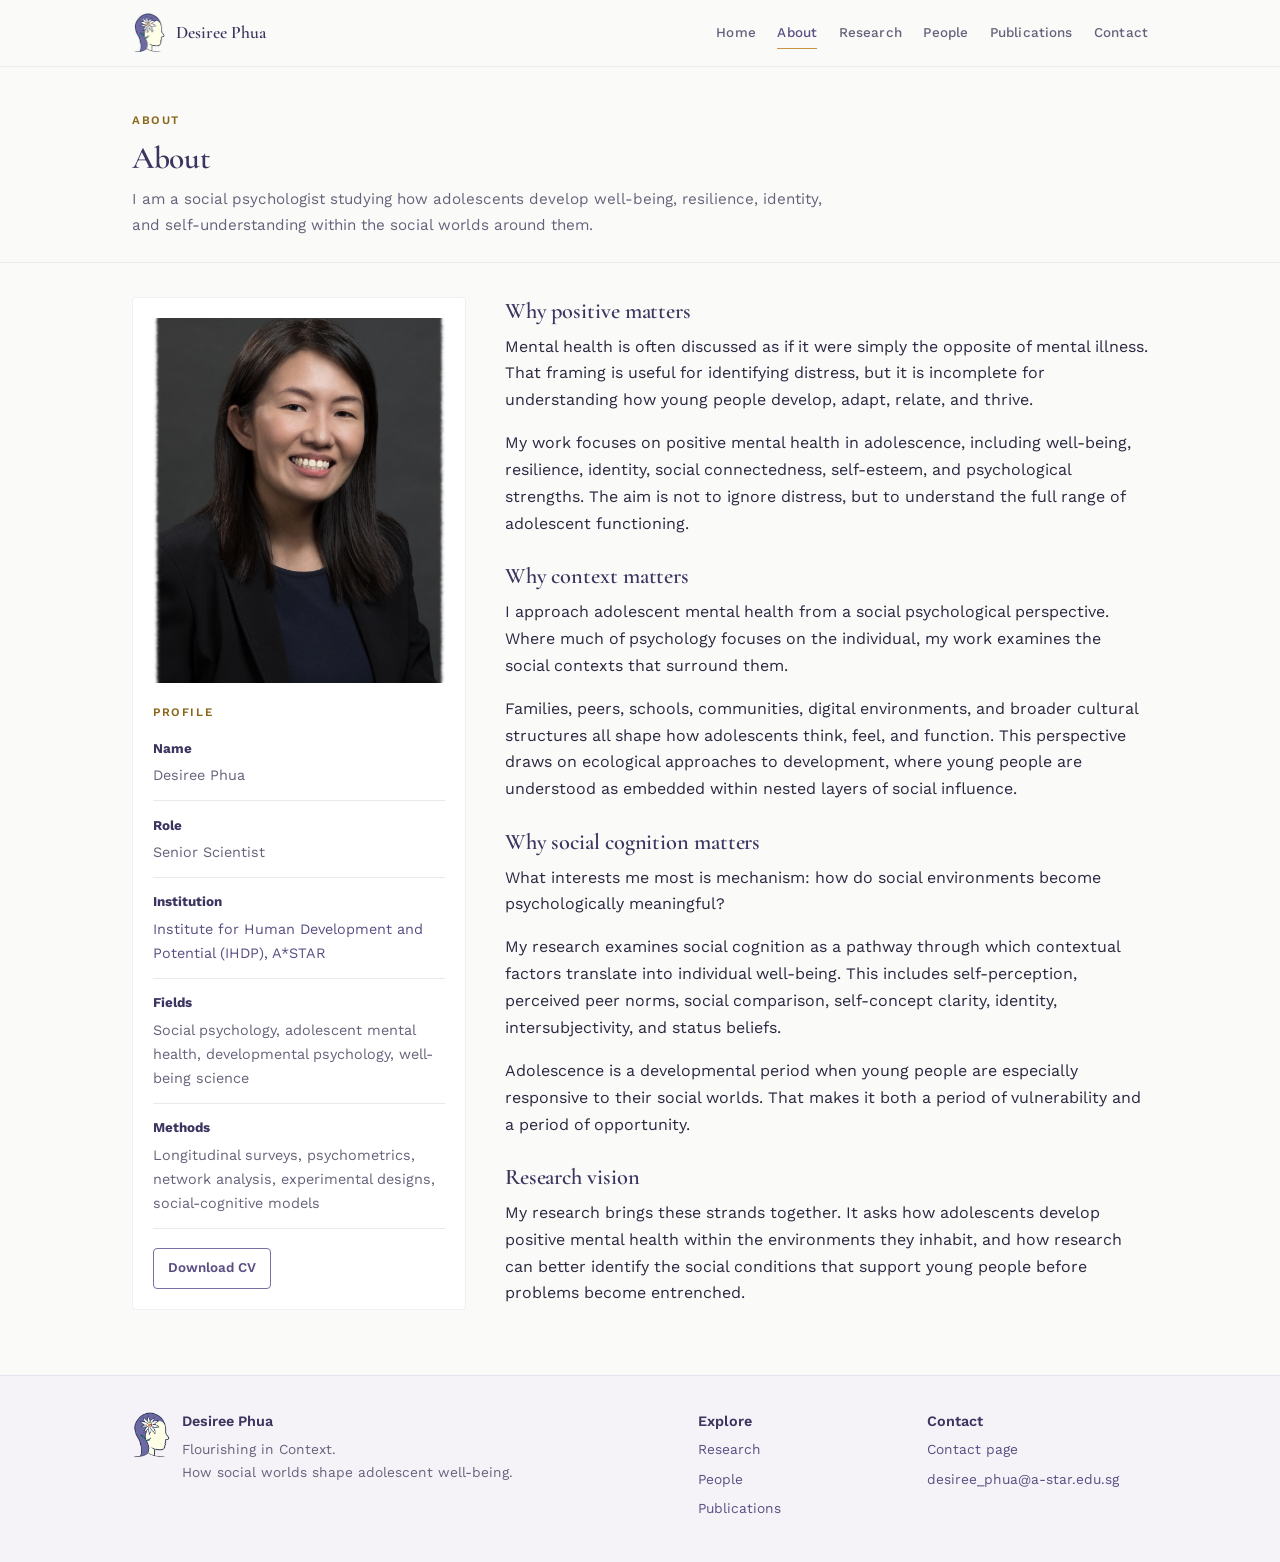
==== commit 00db0a89: "Add line break in footer description" ====
--- a/about.html
+++ b/about.html
@@ -85,7 +85,7 @@
         <img class="footer-logo" src="assets/img/pomad-logo.png" alt="" aria-hidden="true">
         <div>
           <div class="footer-title">Desiree Phua</div>
-          <p>Flourishing in Context. How social worlds shape adolescent well-being.</p>
+          <p>Flourishing in Context. <br>How social worlds shape adolescent well-being.</p>
         </div>
       </div>
     </div>
